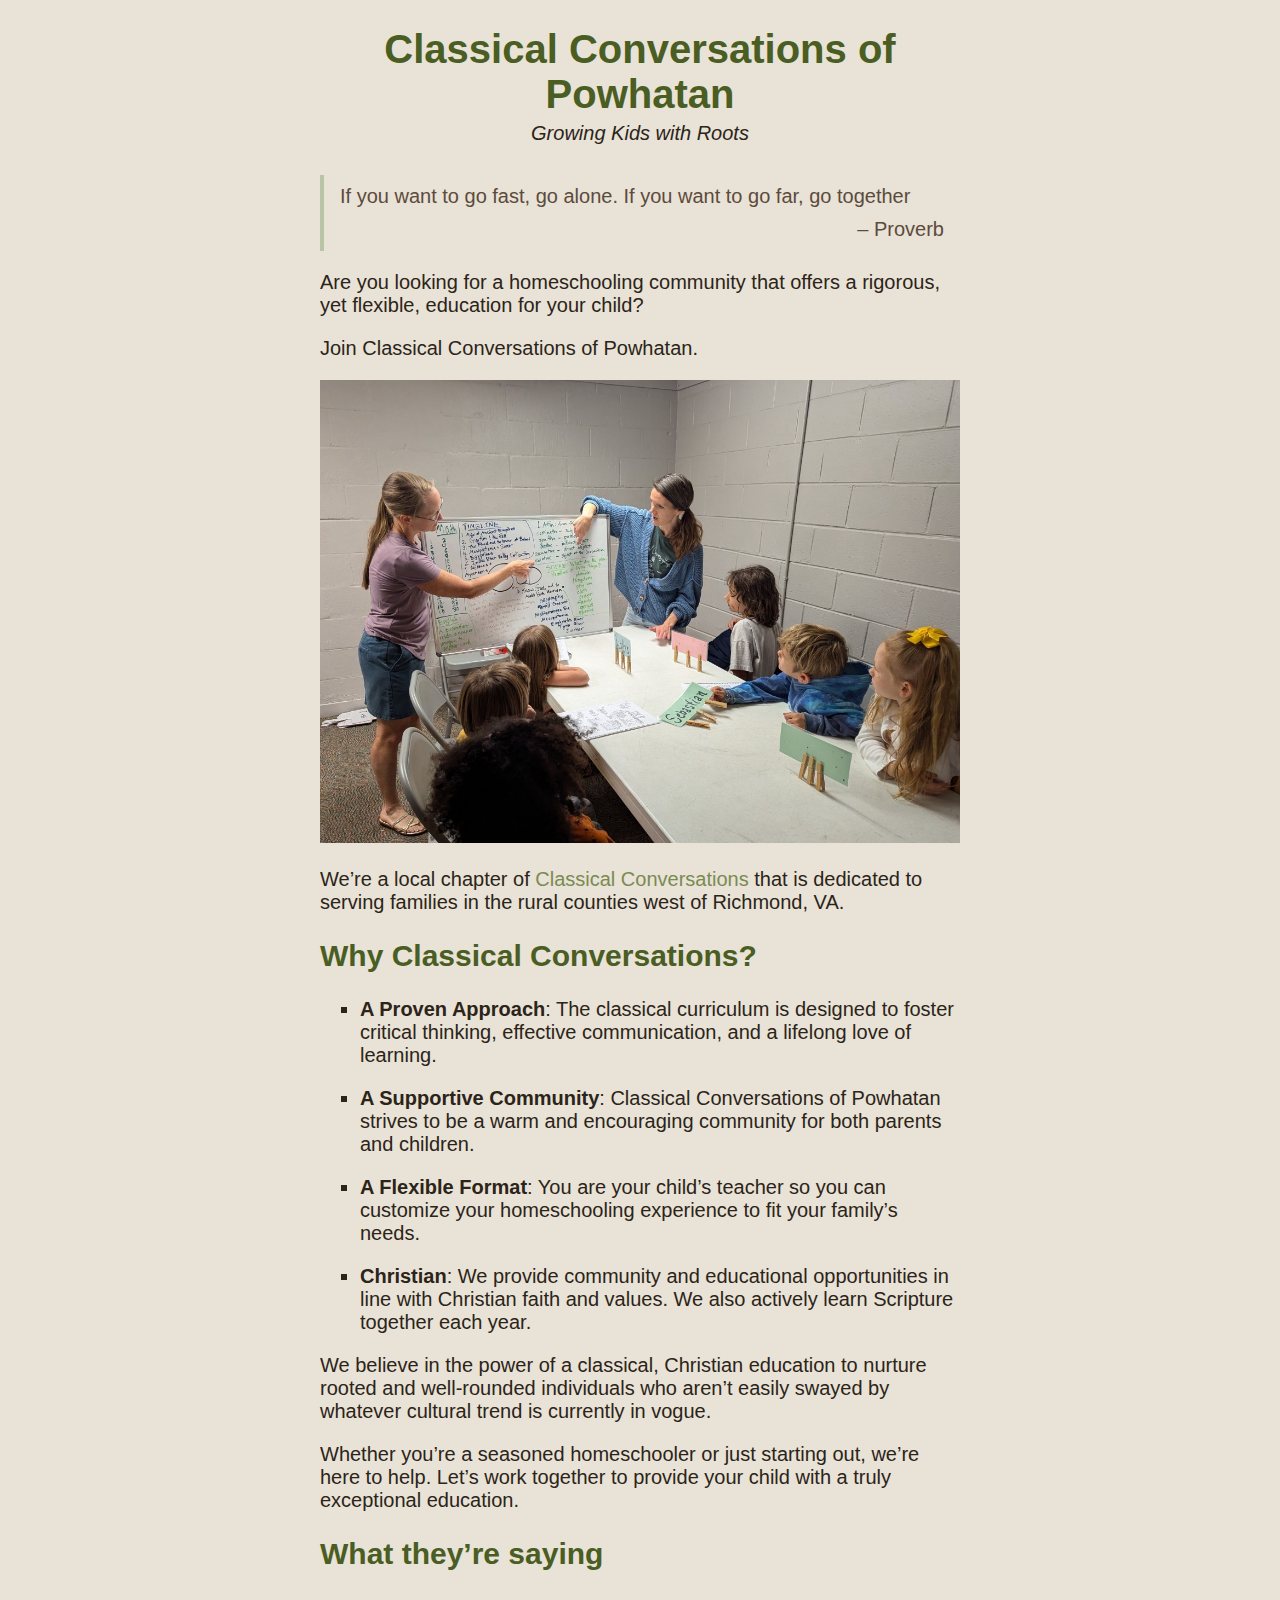
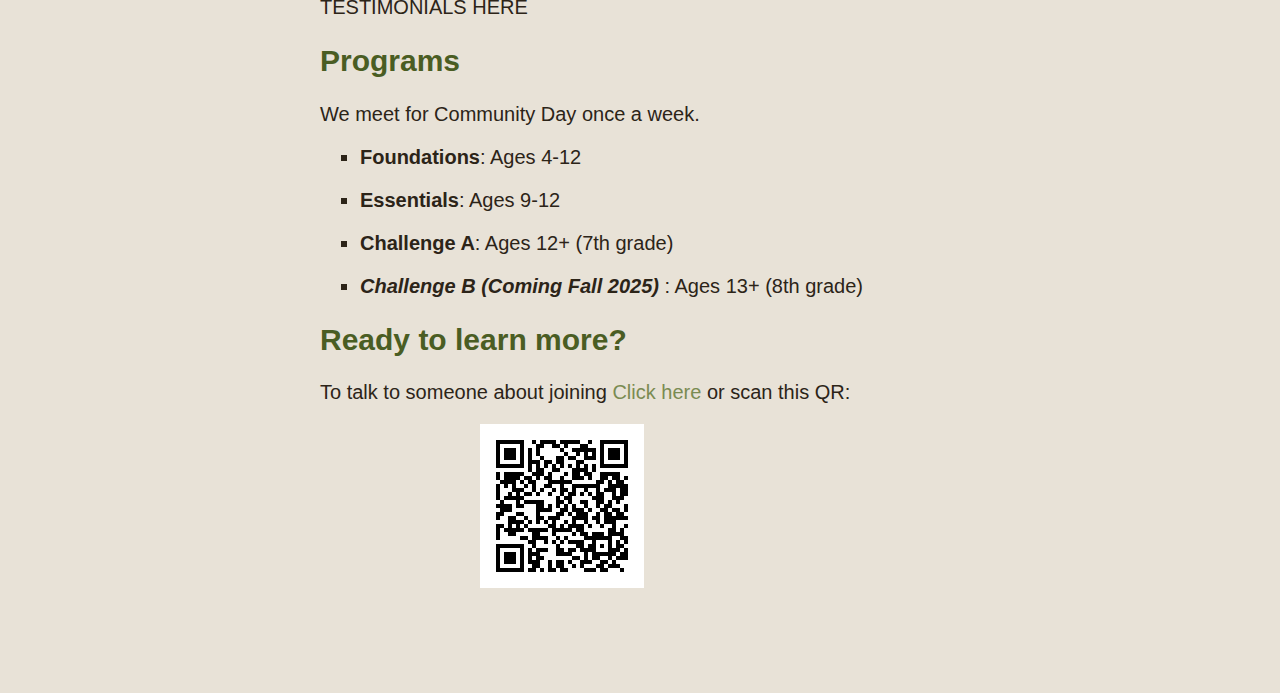
==== docs/index.html @ 96874a26 "initial commit" ====
<!DOCTYPE html>
<html lang="en">
<head>
  <meta charset="UTF-8">
  <meta name="viewport" content="width=device-width, initial-scale=1.0">
  <link rel="stylesheet" href="concrete.css"/>
  <link rel="stylesheet" href="style.css"/>
  <title>CC of Powhatan</title>
</head>
<body>

<main>
<h1 style="text-align:center;margin-bottom:0.125em;">Classical Conversations of Powhatan</h1>
<div style="width:100%; margin-bottom:1.5em;display:flex; justify-content:center;align-items:center;"><p style="margin:auto;"><i>Growing Kids with Roots</i></p></div>
<!-- A Classical Education, Your Way -->
<blockquote>
If you want to go fast, go alone. If you want to go far, go together
<div style="text-align:right;margin-top:0.5em;">
– Proverb
</div>
</blockquote>
<p>Are you looking for a homeschooling community that offers a rigorous,
yet flexible, education for your child?</p>
<p>Join Classical Conversations of Powhatan.</p>
<p><img style="" src="classroom.jpg"></img></p>
<p>We’re a local chapter of <a
href="https://classicalconversations.com/">Classical Conversations</a>
that is dedicated to serving families in the rural counties west of
Richmond, VA.</p>
<h2 id="why-classical-conversations">Why Classical Conversations?</h2>
<ul>
<li><strong>A Proven Approach</strong>: The classical curriculum is
designed to foster critical thinking, effective communication, and a
lifelong love of learning.</li>
<li><strong>A Supportive Community</strong>: Classical Conversations of
Powhatan strives to be a warm and encouraging community for both parents
and children.</li>
<li><strong>A Flexible Format</strong>: You are your child’s teacher so
you can customize your homeschooling experience to fit your family’s
needs.</li>
<li><strong>Christian</strong>: We provide community and educational
opportunities in line with Christian faith and values. We also actively
learn Scripture together each year.</li>
</ul>
<p>We believe in the power of a classical, Christian education to
nurture rooted and well-rounded individuals who aren’t easily swayed by
whatever cultural trend is currently in vogue.</p>
<p>Whether you’re a seasoned homeschooler or just starting out, we’re
here to help. Let’s work together to provide your child with a truly
exceptional education.</p>
<h2 id="what-theyre-saying">What they’re saying</h2>
<p>TESTIMONIALS HERE</p>
<h2 id="programs">Programs</h2>
<p>We meet for Community Day once a week.</p>
<ul>
<li><strong>Foundations</strong>: Ages 4-12</li>
<li><strong>Essentials</strong>: Ages 9-12</li>
<li><strong>Challenge A</strong>: Ages 12+ (7th grade)</li>
<li><strong><em>Challenge B (Coming Fall 2025)</em></strong> : Ages 13+
(8th grade)</li>
</ul>
<h2 id="ready-to-learn-more">Ready to learn more?</h2>
<p>To talk to someone about joining <a
href="https://classicalconversations.com/community-search/?cid=3dyL">Click
here</a> or scan this QR:</p>
<div style="width:100%;margin-bottom: 5em;">
<p><img src="ccpow_qr.png" style="width 5%; height:5%;margin-left: 25%;"></img></p>
</div>

</main>

</body>
</html>
---- docs/concrete.css ----
/*! concrete.css v3.0.0 | MIT License | github.com/louismerlin/concrete.css */

/**
 * Set universal color variables
 */

:root {
  --fg: #111;
  --bg: #fff;
}

/**
 * Invert the colors if the user has dark mode activated.
 */

@media (prefers-color-scheme: dark) {
  :root {
    --fg: #fff;
    --bg: #111;
  }
}

/**
 * 1. Modify the base font-size to 1.25rem, to make everything larger.
 * 2. Set box-sizing globally to handle padding and border widths.
 */

html {
  font-size: 1.25rem; /* 1 */
  box-sizing: border-box; /* 2 */
}

/**
 * 1. Continue the global box-sizing modification.
 * 2. Set the underline size for all elements.
 */

*, ::after, ::before {
  box-sizing: inherit; /* 1 */
  text-decoration-thickness: .1rem; /* 2 */
}

/**
 * 1. Remove body margin.
 * 2. Set the text and background color to white and black by default.
 * 3. Set the font-family to Helvetica, or equivalent.
 */

body {
  margin: 0; /* 1 */
  background: var(--bg); /* 2 */
  color: var(--fg); /* 2 */
  font-family: Helvetica, Arial, sans-serif; /* 3 */
}

/**
 * Set the link color to black
 */

a {
  color: var(--fg);
}

/**
 * 1. Stretch figure to full width of the section.
 */
figure {
  margin: 0; /* 1 */
}

/**
 * 1. Right-align text 
 * 2. Make figure caption a little smaller than normal text.
 * 3. Add border at bottom.
 * 4. Add spacing after the element.
 */
figcaption {
  text-align: right; /* 1 */
  font-size: 0.8em; /* 2 */
  border-bottom: .2rem solid var(--fg); /* 3 */
  padding-bottom: .2rem; /* 4 */
}

/**
 * 1. Set the max width of images to 100%, so that they don't overflow.
 * 2. Set the height of images relative to their width.
 */

img {
  max-width: 100%; /* 1 */
  height: auto; /* 2 */
}

/**
 * Add some padding around the main sections.
 */

main section + section {
  padding: 2rem 0;
}

/** 
 * 1. Center the root main/header/footer elements horizontally.
 * 2. Set the width of the elements to 640px, with padding for mobile screens.
 */

body > header,
body > main,
body > footer {
  margin: auto; /* 1 */
  max-width: 660px; /* 2 */
  padding-left: 10px; /* 2 */
  padding-right: 10px; /* 2 */
  width: 100%; /* 2 */
}

/**
 * 1. Add some padding around the main header.
 * 2. Increase the size of text in the main header.
 */

body > header {
  padding-top: 8rem; /* 1 */
  padding-bottom: 8rem; /* 1 */
  font-size: 1.2em; /* 2 */
}

h1 { font-size: 2em; }
h2 { font-size: 1.5em; }
h3 { font-size: 1.17em; }
h4 { font-size: 1.00em; }
h5 { font-size: 0.83em; }
h6 { font-size: 0.67em; }

/**
 * Center the text in the footer.
 */

footer {
  text-align: center;
}

/**
 * 1. Change the style of the button.
 * 2. Set the color and border of the button.
 * 3. Add the pointer cursor when hovering a button.
 */

button,
input[type="button"],
input[type="reset"],
input[type="submit"] {
  display: inline-block; /* 1 */
  vertical-align: middle; /* 1 */
  padding: .2rem .5rem; /* 1 */
  font-size: 1rem; /* 1 */
  font-weight: normal; /* 1 */
  margin-bottom: .5rem; /* 1 */
  background: var(--bg); /* 2 */
  color: var(--fg); /* 2 */
  border: .1rem solid var(--fg); /* 2 */
  border-radius: 0; /* 2 */
  cursor: pointer; /* 3 */
}

/**
 * 1. Set the border of a disabled button to be dashed.
 * 2. Add the not-allowed cursor when hovering a disabled button.
 */

button:disabled,
input[type="button"]:disabled,
input[type="reset"]:disabled,
input[type="submit"]:disabled{
  border-style: dashed; /* 1 */
  cursor: not-allowed; /* 2 */ 
}

/**
 * Set the list bullet to square.
 */

ul {
  list-style: square;
}

/**
 * Set a margin around the navigation bar
 */
nav {
  margin: 2rem 0;
}

/**
 * 1. Remove padding around the navigation bar's inner unordered list
 * 2. Remove list style for the navigation bar's inner unordered list
 */
nav ul {
  padding: 0; /* 1 */
  list-style: none; /* 2 */
}

/**
 * 1. Set margins around the navigation bar's inner unordered list items
 * 2. Make navigation bar unordered list elements render horizontally
 */
nav ul li {
  margin: 0 .2rem; /* 1 */
  display: inline-block; /* 2 */
}

/**
 * Set the border around a fieldset.
 */

fieldset {
  border: .1rem solid var(--fg);
}

/**
 * 1. Modify the display of labels and legends.
 * 2. Add a margin underneath.
 */

label, legend {
  display: block; /* 1 */
  font-weight: bold; /* 1 */
  margin-bottom: .4rem; /* 2 */
}

/** 
 * 1. Change the appearance of the text input.
 * 2. Set the color and border of the text input.
 */

input[type="email"],
input[type="number"],
input[type="password"],
input[type="search"],
input[type="tel"],
input[type="text"],
input[type="url"],
textarea,
select {
  -webkit-appearance: none; /* 1 */
  -moz-appearance: none; /* 1 */
  appearance: none; /* 1 */
  box-shadow: none; /* 1 */
  box-sizing: inherit; /* 1 */
  padding: .2rem .5rem; /* 1 */
  width: 100%; /* 1 */
  font-size: 1rem; /* 1 */
  color: var(--fg); /* 2 */
  background-color: var(--bg); /* 2 */
  border: .1rem solid var(--fg); /* 2 */
  border-radius: 0; /* 2 */
  font-family: Helvetica, Arial, sans-serif; /* 3 */
}

/**
 * Set margin for form elements.
 */

fieldset, input, select, textarea {
  margin: 0 0 .8rem 0;
}

/**
 * 1. Set the font color for the placeholder in inputs.
 * 2. Set font-style to italic for the placeholder in inputs.
 */

input::placeholder,
textarea::placeholder {
  color: var(--fg); /* 1 */
  font-style: italic; /* 2 */
  opacity: 1;
}

/**
 * 1. Expand width to 100% for the table element.
 * 2. Remove the distance between the borders of adjacent table cells.
 */

table {
  width: 100%; /* 1 */
  border-spacing: 0; /* 2 */
}

/**
 * Add padding around table cells.
 */

td, th {
  padding: .4rem;
}

/**
 * Remove left padding for first cell in a row.
 */

td:first-child, th:first-child {
  padding-left: 0;
}

/**
 * Remove right padding for last cell in a row.
 */

td:last-child, th:last-child {
  padding-right: 0;
}

/**
 * 1. Add a border under the table header.
 * 2. Align the text to the left in the table header.
 */

th {
  border-bottom: .1rem solid var(--fg); /* 1 */
  text-align: left; /* 2 */
}

/**
 * Add a thiner border under table rows.
 */

td {
  border-bottom: .05rem solid var(--fg);
}

/**
 * 1. Change the margins and padding.
 * 2. Add a border on the left of these elements.
 * 3. Set the y overflow to hidden to hide the navigation bar.
 */

blockquote, pre {
  margin-left: 0; /* 1 */
  margin-right: 0; /* 1 */
  padding: .5rem .8rem; /* 1 */
  border-left: .1rem solid var(--fg); /* 2 */
  overflow-y: hidden; /* 3 */
}

/**
 * 1. Set the rest of the border of the preformatted element to dotted.
 * 2. Re-set the left border style.
 */

pre {
  border: .05rem dotted var(--fg); /* 1 */
  border-left: .1rem solid var(--fg); /* 2 */
}

/**
 * 1. Modify the display of the code block.
 * 2. Reduce the font size of the code block.
 */

pre > code {
  white-space: pre; /* 1 */
  display: block; /* 1 */
  font-size: .8rem; /* 2 */
}

/**
 * 1. Modify the display of the progress bar in all browsers.
 * 2. Set the colors and border of the progress bar.
 */

progress {
  -moz-appearance: none; /* 1 */
  -webkit-appearance: none; /* 1 */
  display: block; /* 1 */
  height: .5rem; /* 1 */
  overflow: hidden; /* 1 */
  padding: 0; /* 1 */
  width: 100%; /* 1 */
  background: var(--bg); /* 2 */
  color: var(--fg); /* 2 */
  border: .1rem solid var(--fg); /* 2 */
  border-radius: 0; /* 2 */
}

/**
 * Set the background color of the webkit progress bar.
 */

progress::-webkit-progress-bar {
  background-color: var(--bg);
}

/**
 * Set the color of the webkit progress bar.
 */

progress::-webkit-progress-value {
  background-color: var(--fg);
}

/**
 * Set the color of the mozilla progress bar.
 */

progress::-moz-progress-bar {
  background-color: var(--fg);
}

/**
 * Set the border for the horizontal rule.
 */

hr {
  border: .05rem solid var(--fg);
}
---- docs/style.css ----
li {
  margin-top:1em;
}

/* Main color palette inspired by rural, natural tones */
:root {
    /* Primary Colors */
    --primary-dark: #4A5D23;    /* Deep sage green */
    --primary-main: #7A8B52;    /* Muted olive green */
    --primary-light: #B7C4A5;   /* Light sage */
    
    /* Neutral Colors */
    --neutral-dark: #5C4B3C;    /* Warm brown */
    --neutral-main: #8C7A6B;    /* Soft taupe */
    --neutral-light: #E8E2D7;   /* Cream */
    
    /* Accent Colors */
    --accent-warm: #D48C45;     /* Warm honey */
    --accent-cool: #7790A8;     /* Dusty blue */
    
    /* Text Colors */
    --text-dark: #2C2418;       /* Deep brown */
    --text-light: #F8F6F2;      /* Off-white */
}

/* Basic element styling */
body {
    background-color: var(--neutral-light);
    color: var(--text-dark);
}

h1, h2, h3, h4, h5, h6 {
    color: var(--primary-dark);
}

a {
    color: var(--primary-main);
    text-decoration: none;
}

a:hover {
    color: var(--accent-warm);
    text-decoration: underline;
}

/* Form elements */
input, textarea, select {
    border: 2px solid var(--neutral-main);
    background-color: var(--text-light);
}

input:focus, textarea:focus, select:focus {
    border-color: var(--accent-cool);
    outline: none;
}

/* Buttons */
button {
    background-color: var(--primary-main);
    color: var(--text-light);
    border: none;
}

button:hover {
    background-color: var(--primary-dark);
}

/* Quote blocks */
blockquote {
    border-left: 4px solid var(--primary-light);
    background-color: var(--neutral-light);
    color: var(--neutral-dark);
}

/* List styling */
ul, ol {
    color: var(--text-dark);
}

/* Table styling */
table {
    border-collapse: collapse;
}

th {
    background-color: var(--primary-light);
    color: var(--text-dark);
}

td {
    border: 1px solid var(--neutral-main);
}

tr:nth-child(even) {
    background-color: var(--neutral-light);
}
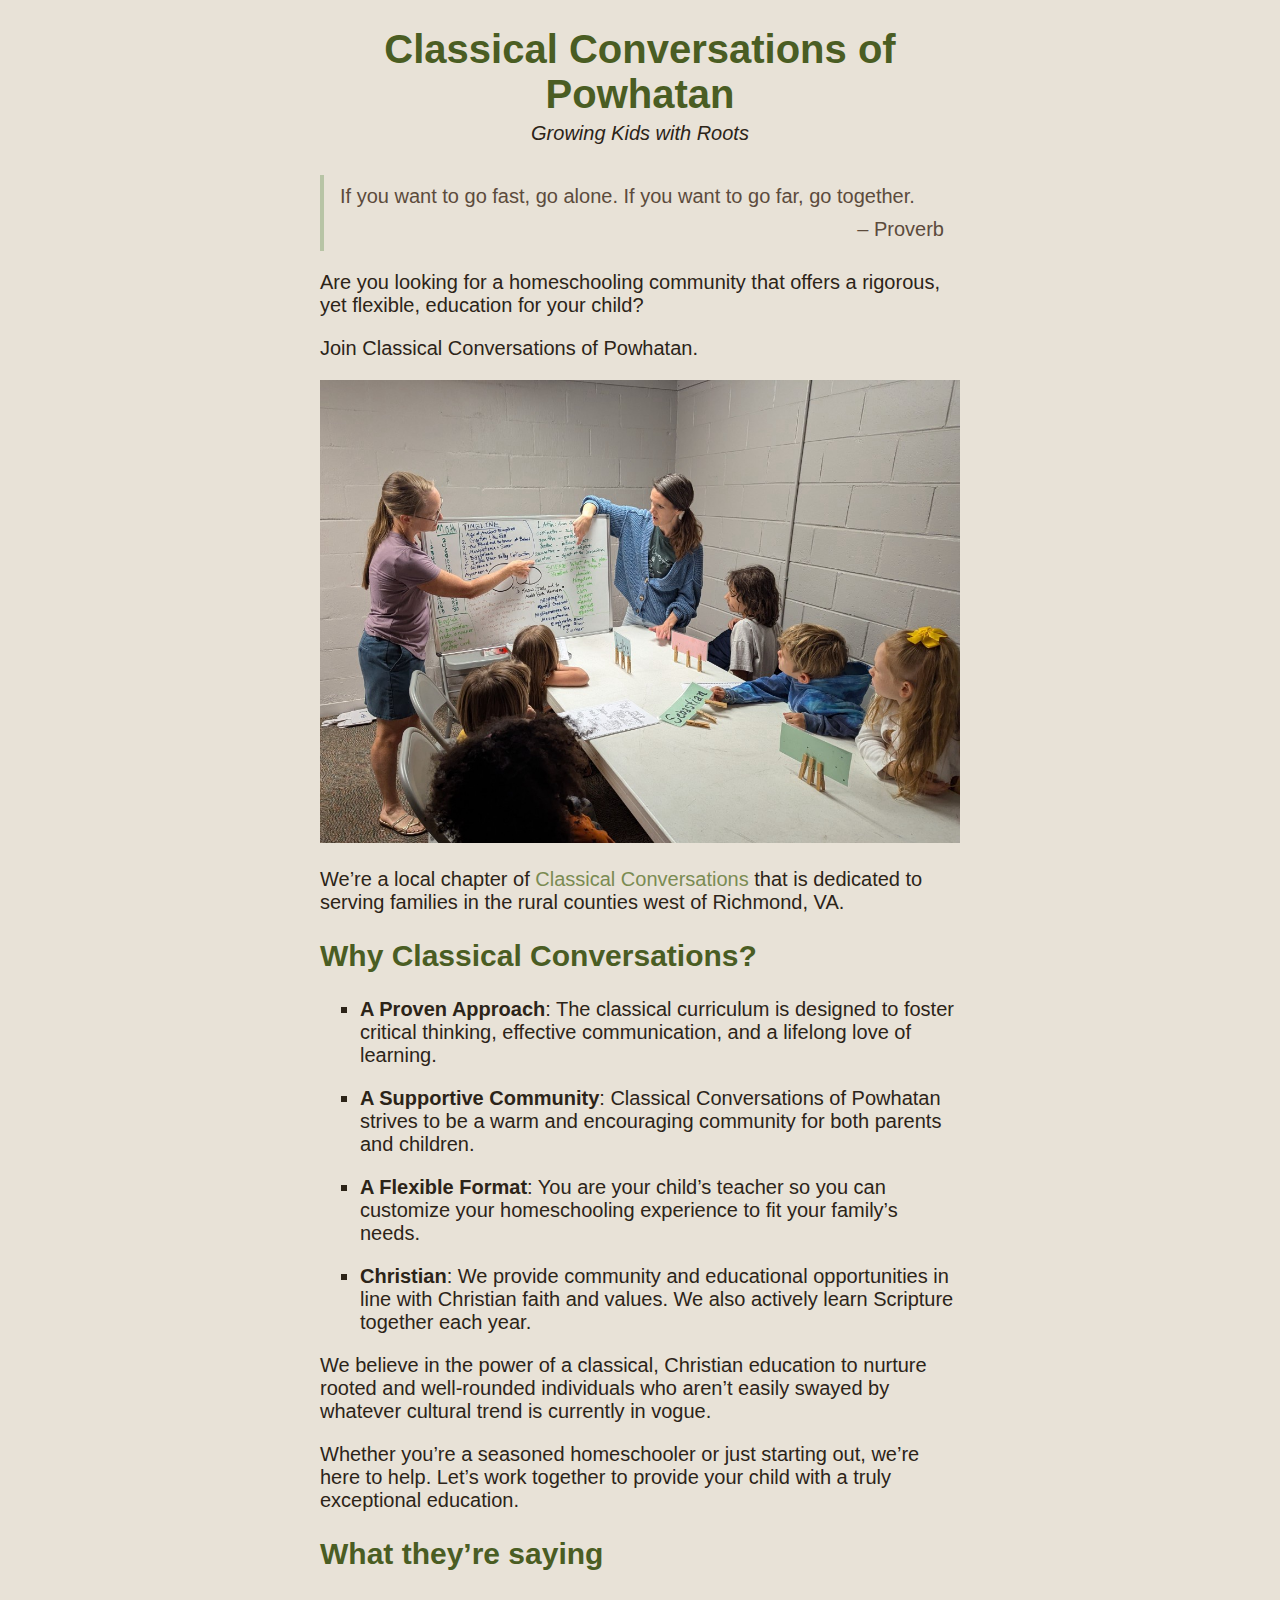
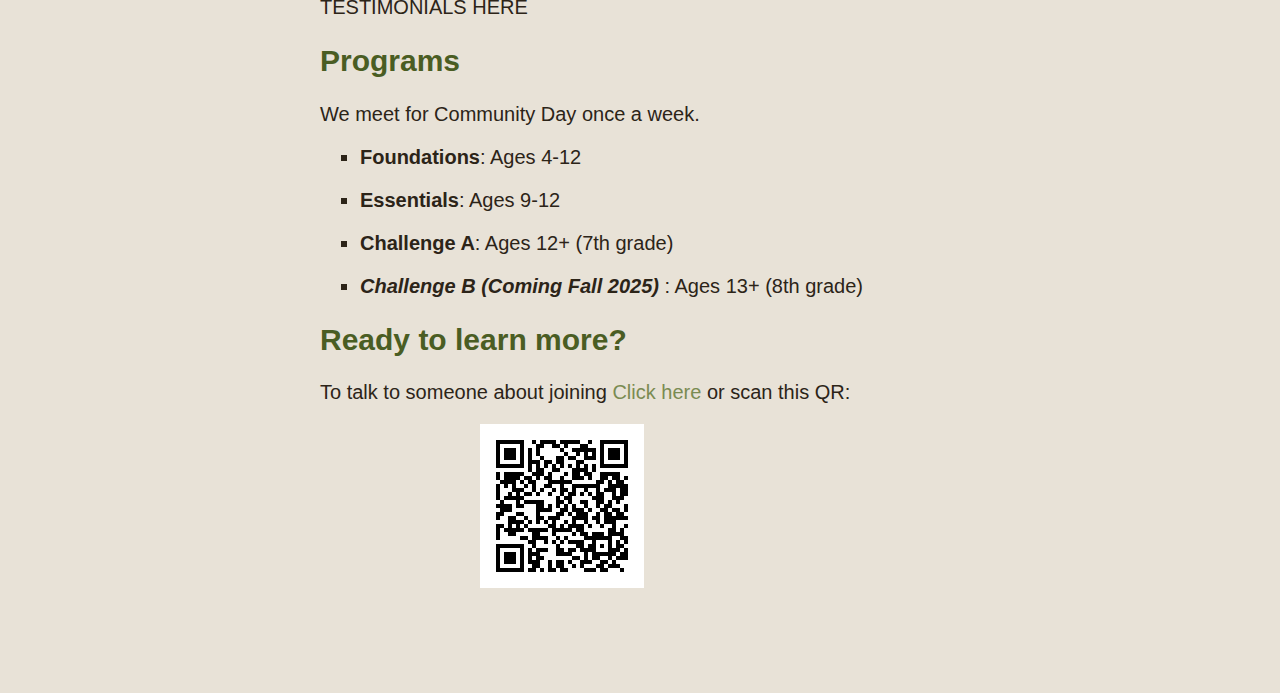
==== commit 1f60221a: "Update index.html" ====
--- a/docs/index.html
+++ b/docs/index.html
@@ -15,7 +15,7 @@
 <div style="width:100%; margin-bottom:1.5em;display:flex; justify-content:center;align-items:center;"><p style="margin:auto;"><i>Growing Kids with Roots</i></p></div>
 <!-- A Classical Education, Your Way -->
 <blockquote>
-If you want to go fast, go alone. If you want to go far, go together
+If you want to go fast, go alone. If you want to go far, go together.
 <div style="text-align:right;margin-top:0.5em;">
 – Proverb
 </div>
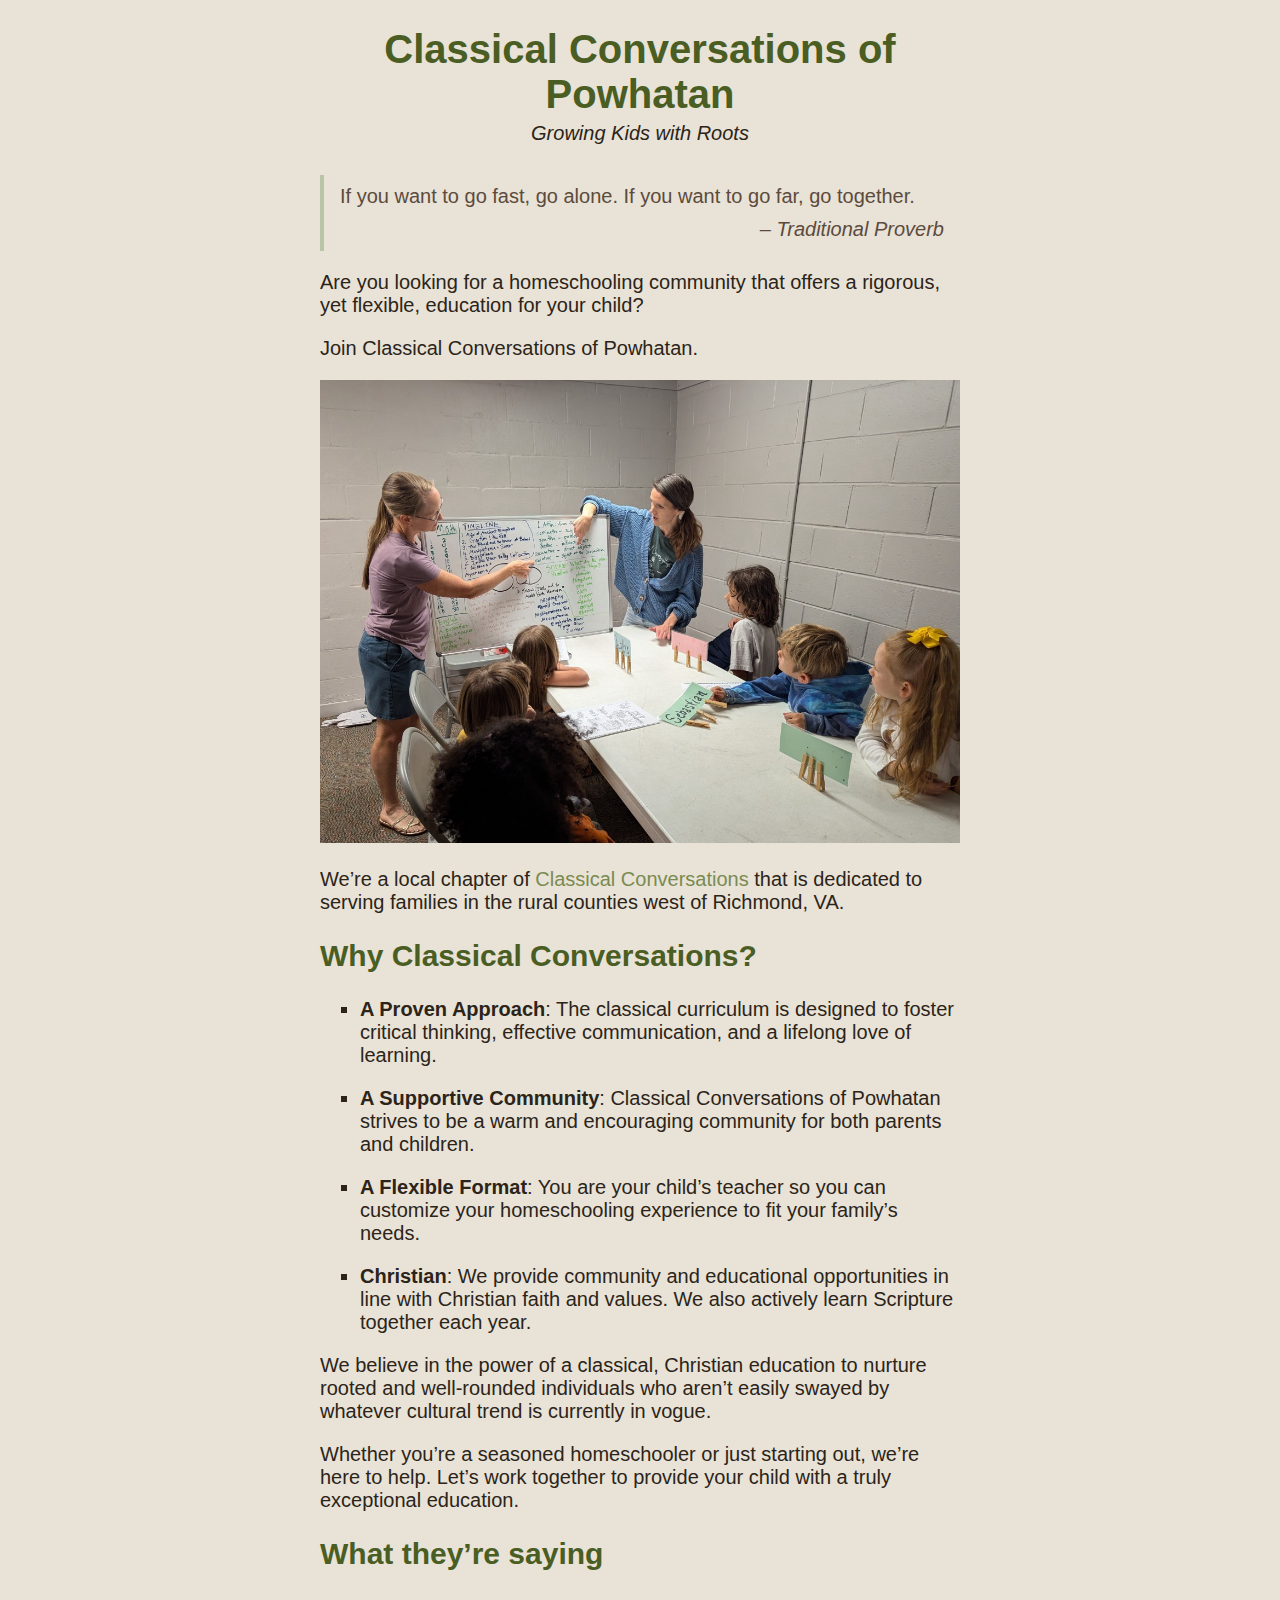
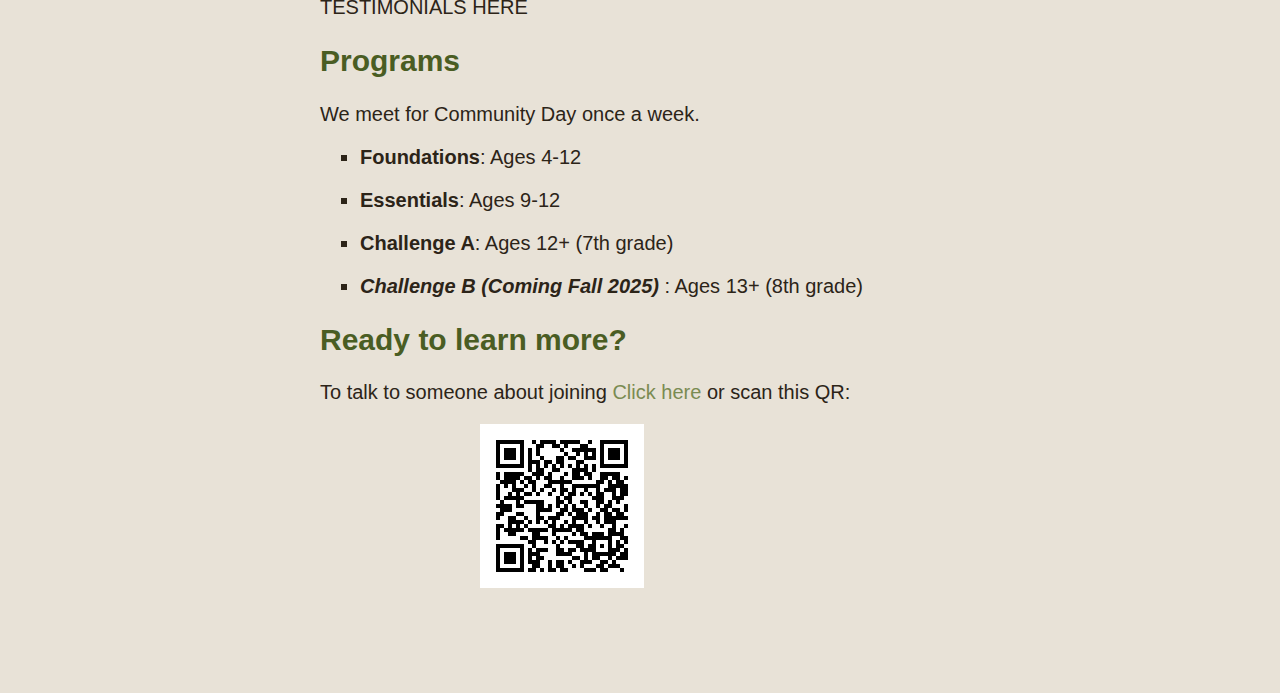
==== commit 0b01463b: "Update index.html" ====
--- a/docs/index.html
+++ b/docs/index.html
@@ -17,7 +17,7 @@
 <blockquote>
 If you want to go fast, go alone. If you want to go far, go together.
 <div style="text-align:right;margin-top:0.5em;">
-– Proverb
+– <i>Traditional Proverb</i>
 </div>
 </blockquote>
 <p>Are you looking for a homeschooling community that offers a rigorous,
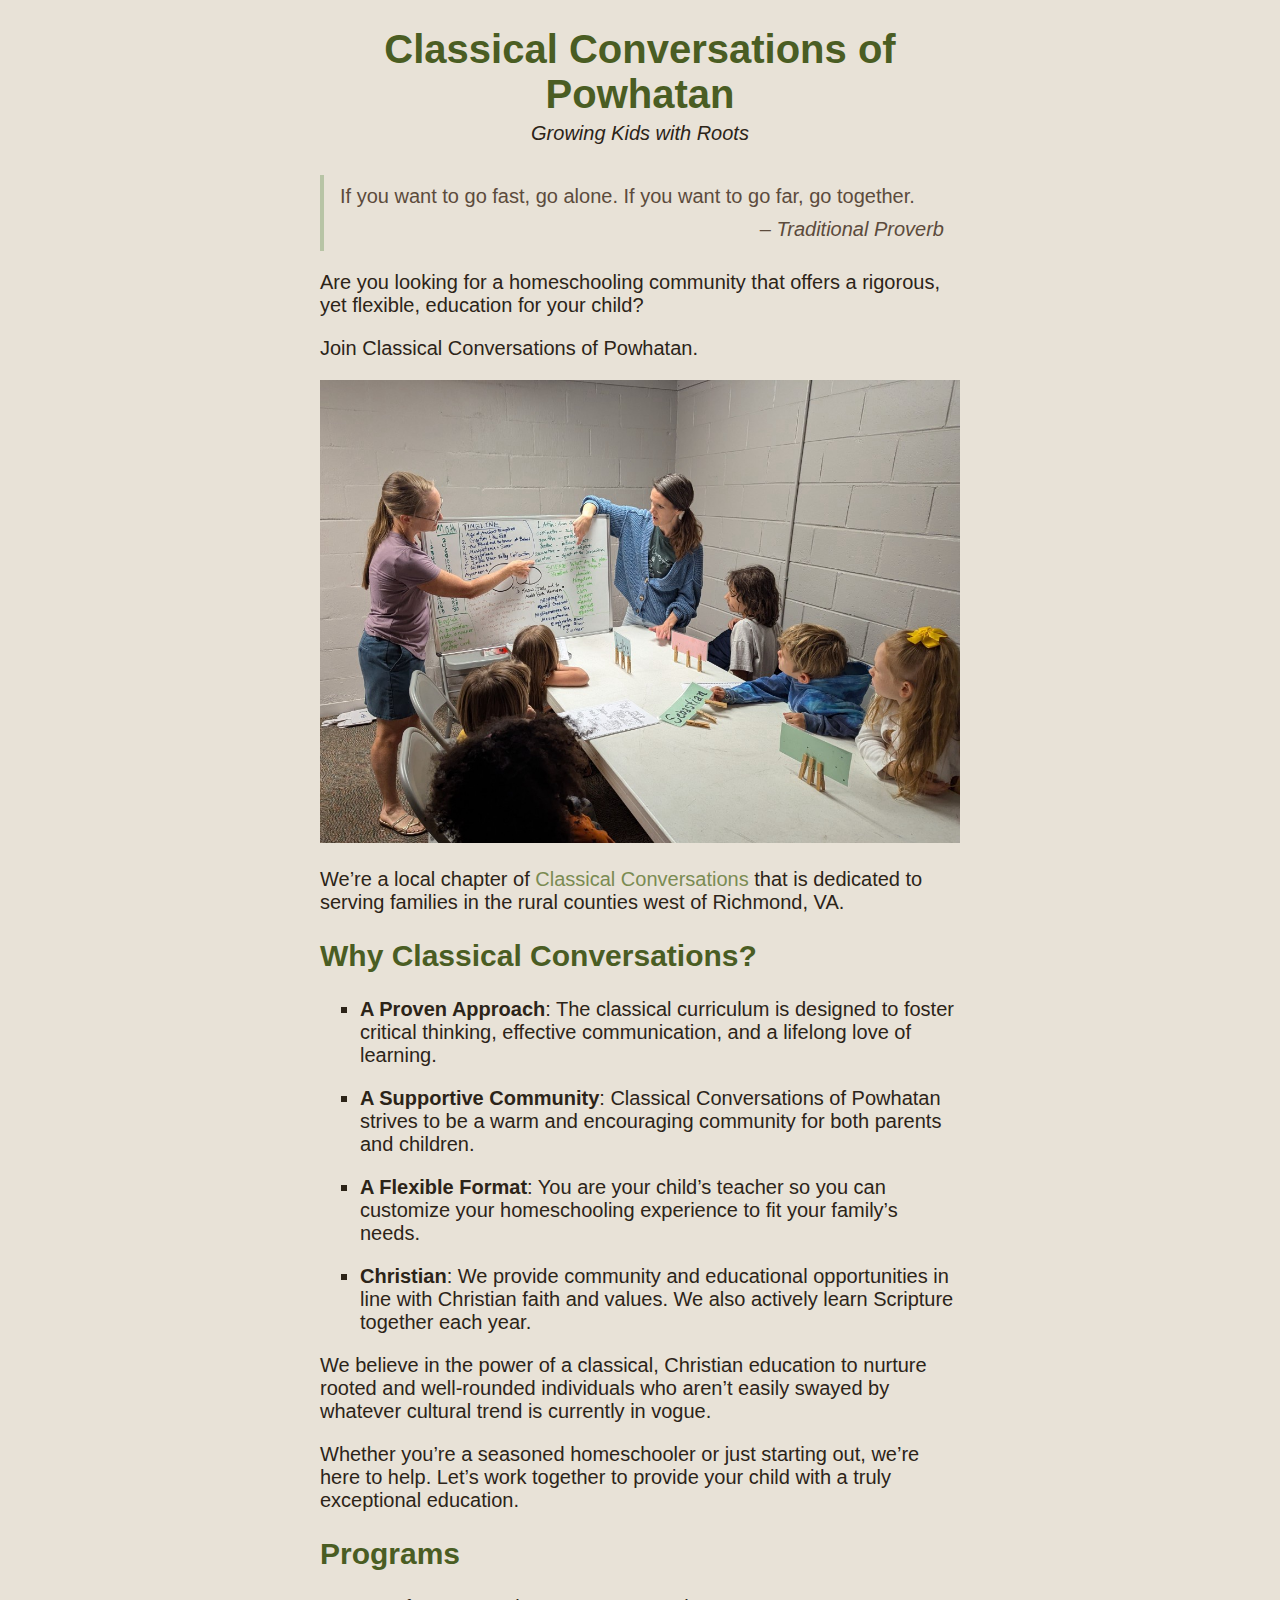
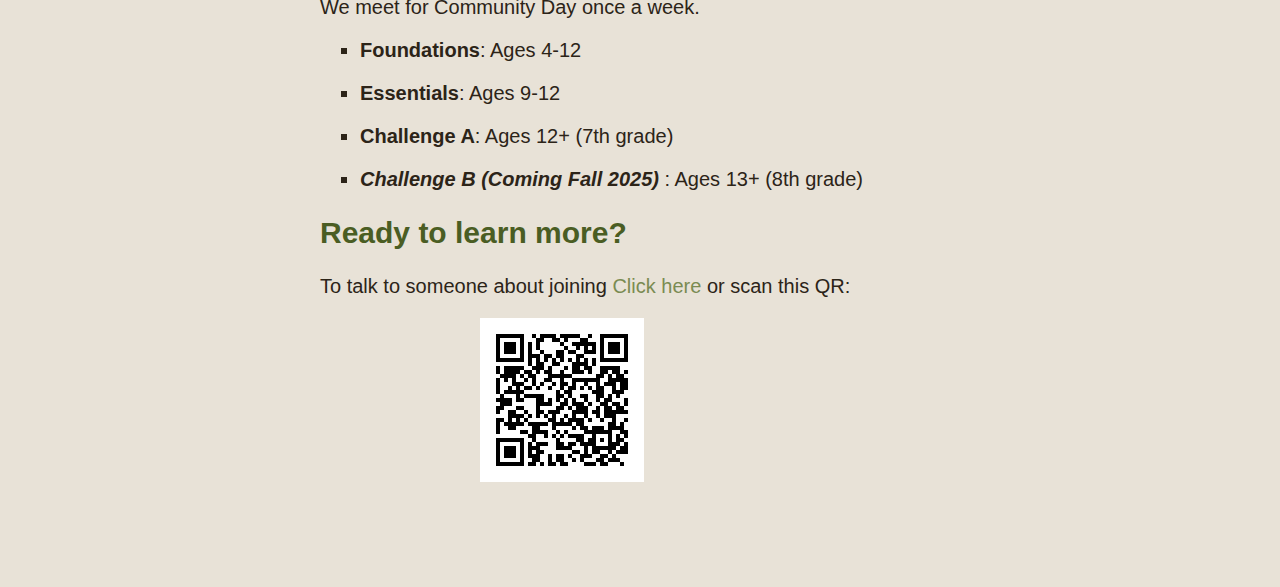
==== commit c5ccc779: "Update index.html no testimonials" ====
--- a/docs/index.html
+++ b/docs/index.html
@@ -49,8 +49,6 @@
 <p>Whether you’re a seasoned homeschooler or just starting out, we’re
 here to help. Let’s work together to provide your child with a truly
 exceptional education.</p>
-<h2 id="what-theyre-saying">What they’re saying</h2>
-<p>TESTIMONIALS HERE</p>
 <h2 id="programs">Programs</h2>
 <p>We meet for Community Day once a week.</p>
 <ul>
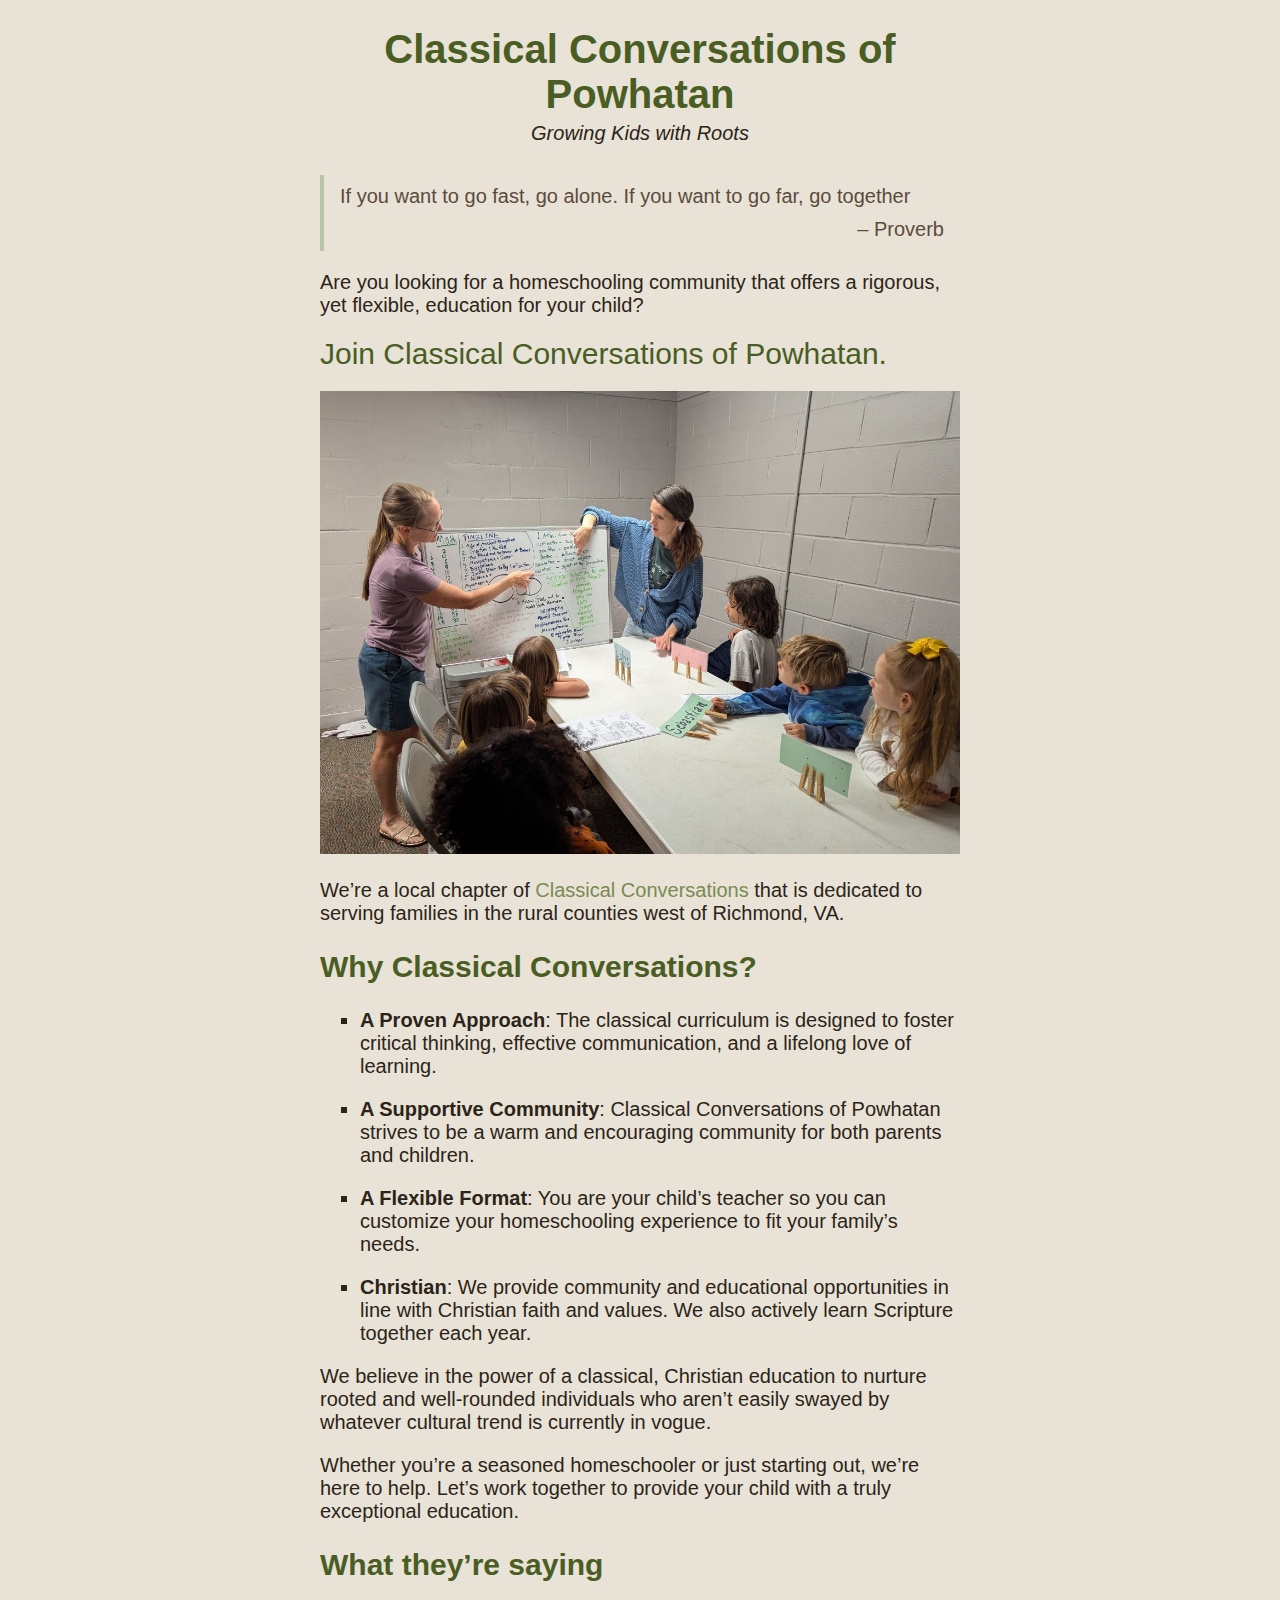
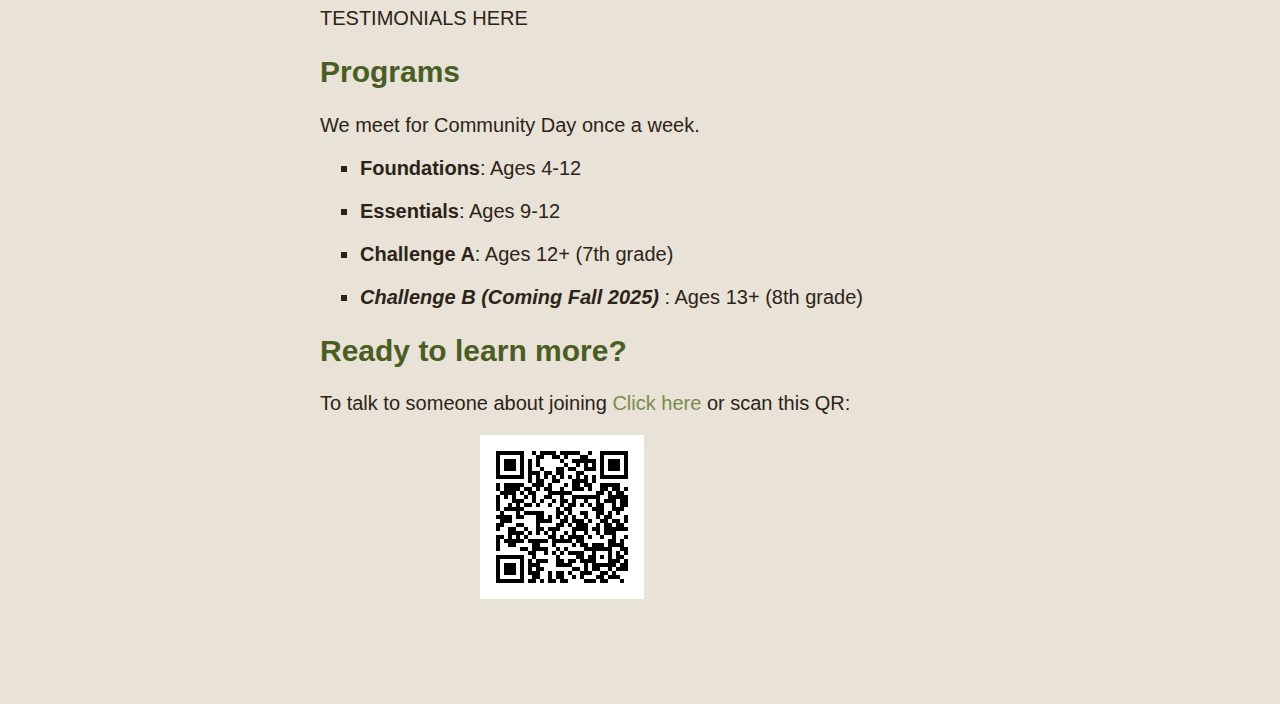
==== commit 2f18729f: "adding testimonial with html update" ====
--- a/docs/index.html
+++ b/docs/index.html
@@ -15,14 +15,16 @@
 <div style="width:100%; margin-bottom:1.5em;display:flex; justify-content:center;align-items:center;"><p style="margin:auto;"><i>Growing Kids with Roots</i></p></div>
 <!-- A Classical Education, Your Way -->
 <blockquote>
-If you want to go fast, go alone. If you want to go far, go together.
+If you want to go fast, go alone. If you want to go far, go together
 <div style="text-align:right;margin-top:0.5em;">
-– <i>Traditional Proverb</i>
+– Proverb
 </div>
 </blockquote>
 <p>Are you looking for a homeschooling community that offers a rigorous,
 yet flexible, education for your child?</p>
-<p>Join Classical Conversations of Powhatan.</p>
+<div style="color:#4A5D23;font-size: 1.5em;">
+Join Classical Conversations of Powhatan.
+</div>
 <p><img style="" src="classroom.jpg"></img></p>
 <p>We’re a local chapter of <a
 href="https://classicalconversations.com/">Classical Conversations</a>
@@ -49,6 +51,8 @@
 <p>Whether you’re a seasoned homeschooler or just starting out, we’re
 here to help. Let’s work together to provide your child with a truly
 exceptional education.</p>
+<h2 id="what-theyre-saying">What they’re saying</h2>
+<p>TESTIMONIALS HERE</p>
 <h2 id="programs">Programs</h2>
 <p>We meet for Community Day once a week.</p>
 <ul>
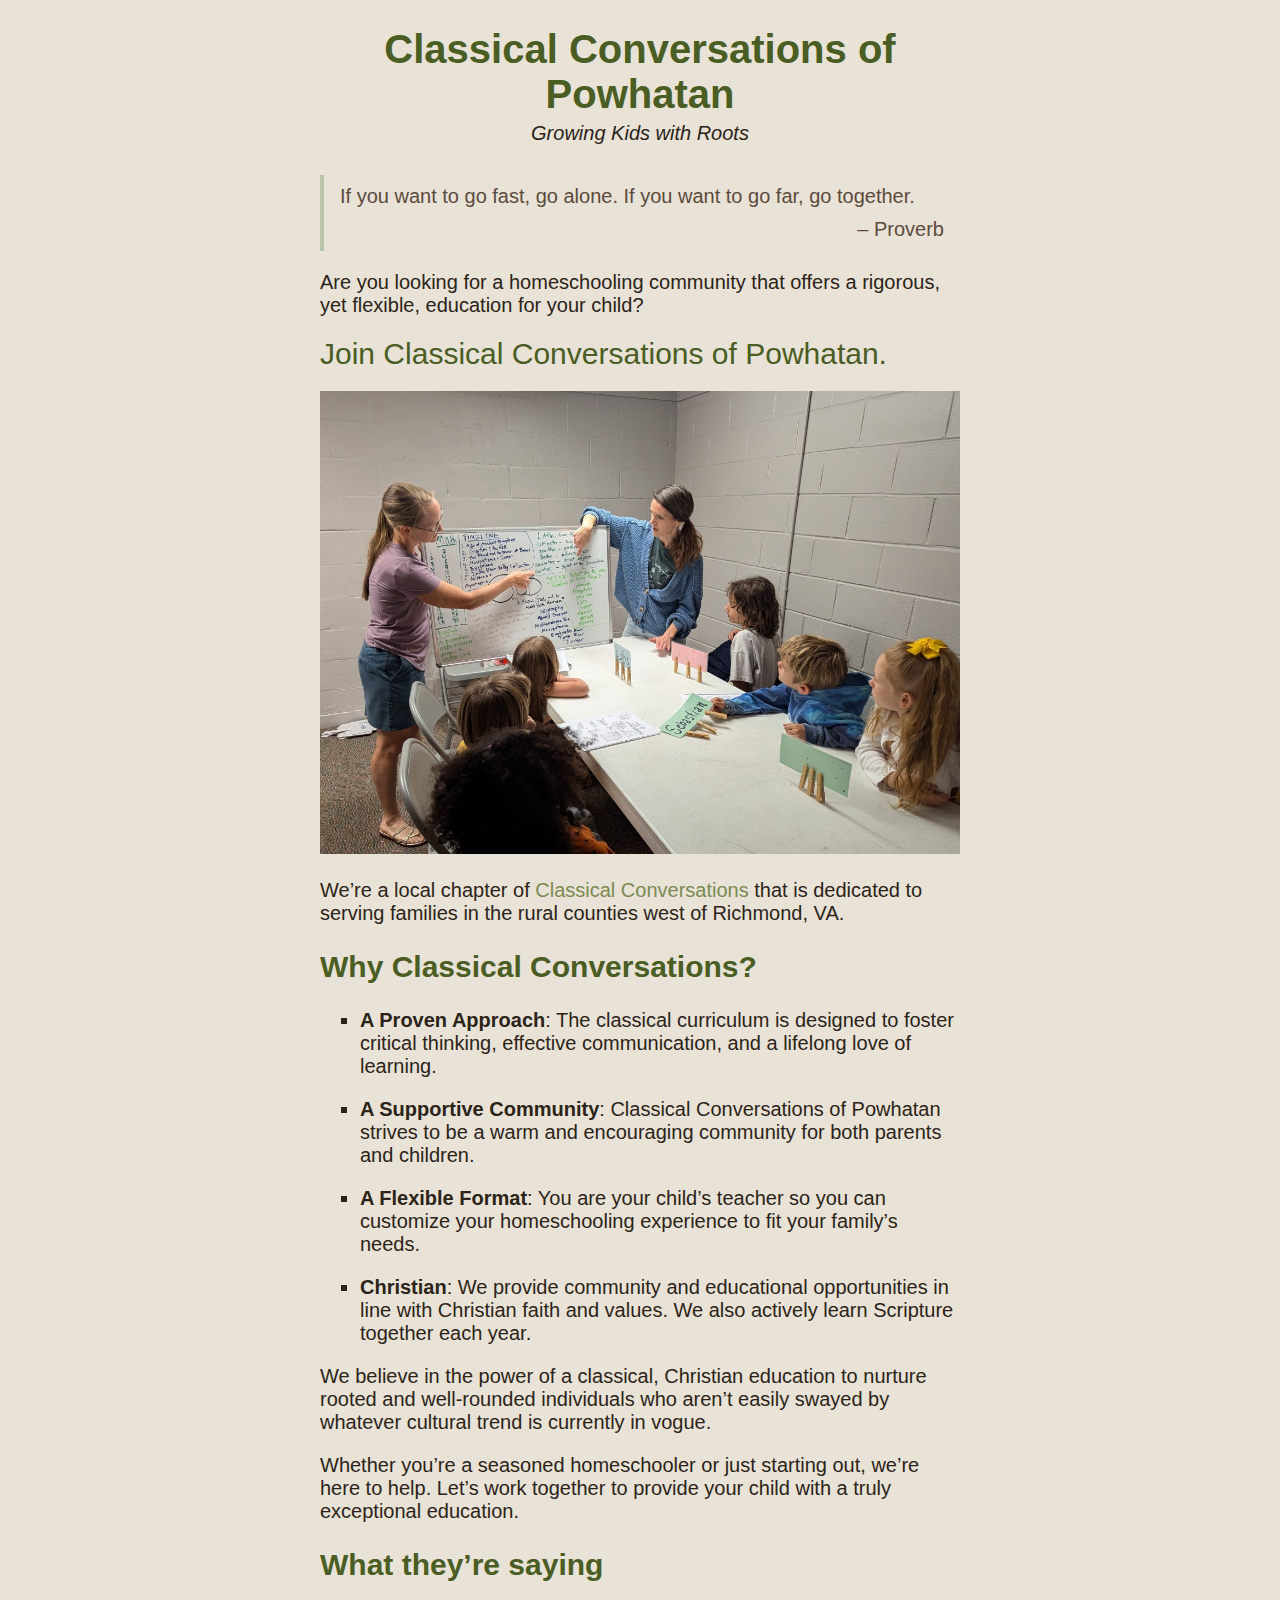
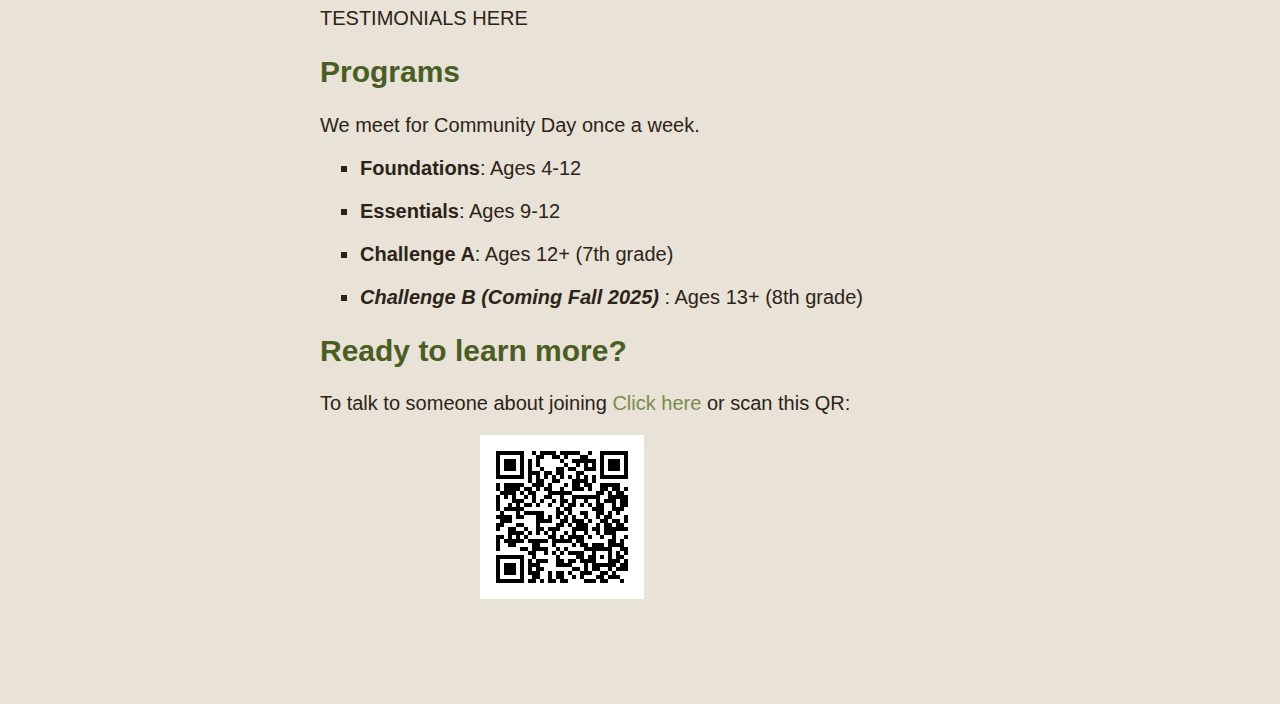
==== commit bdd3c0dd: "adding testimonial with html update" ====
--- a/docs/index.html
+++ b/docs/index.html
@@ -15,7 +15,7 @@
 <div style="width:100%; margin-bottom:1.5em;display:flex; justify-content:center;align-items:center;"><p style="margin:auto;"><i>Growing Kids with Roots</i></p></div>
 <!-- A Classical Education, Your Way -->
 <blockquote>
-If you want to go fast, go alone. If you want to go far, go together
+If you want to go fast, go alone. If you want to go far, go together.
 <div style="text-align:right;margin-top:0.5em;">
 – Proverb
 </div>
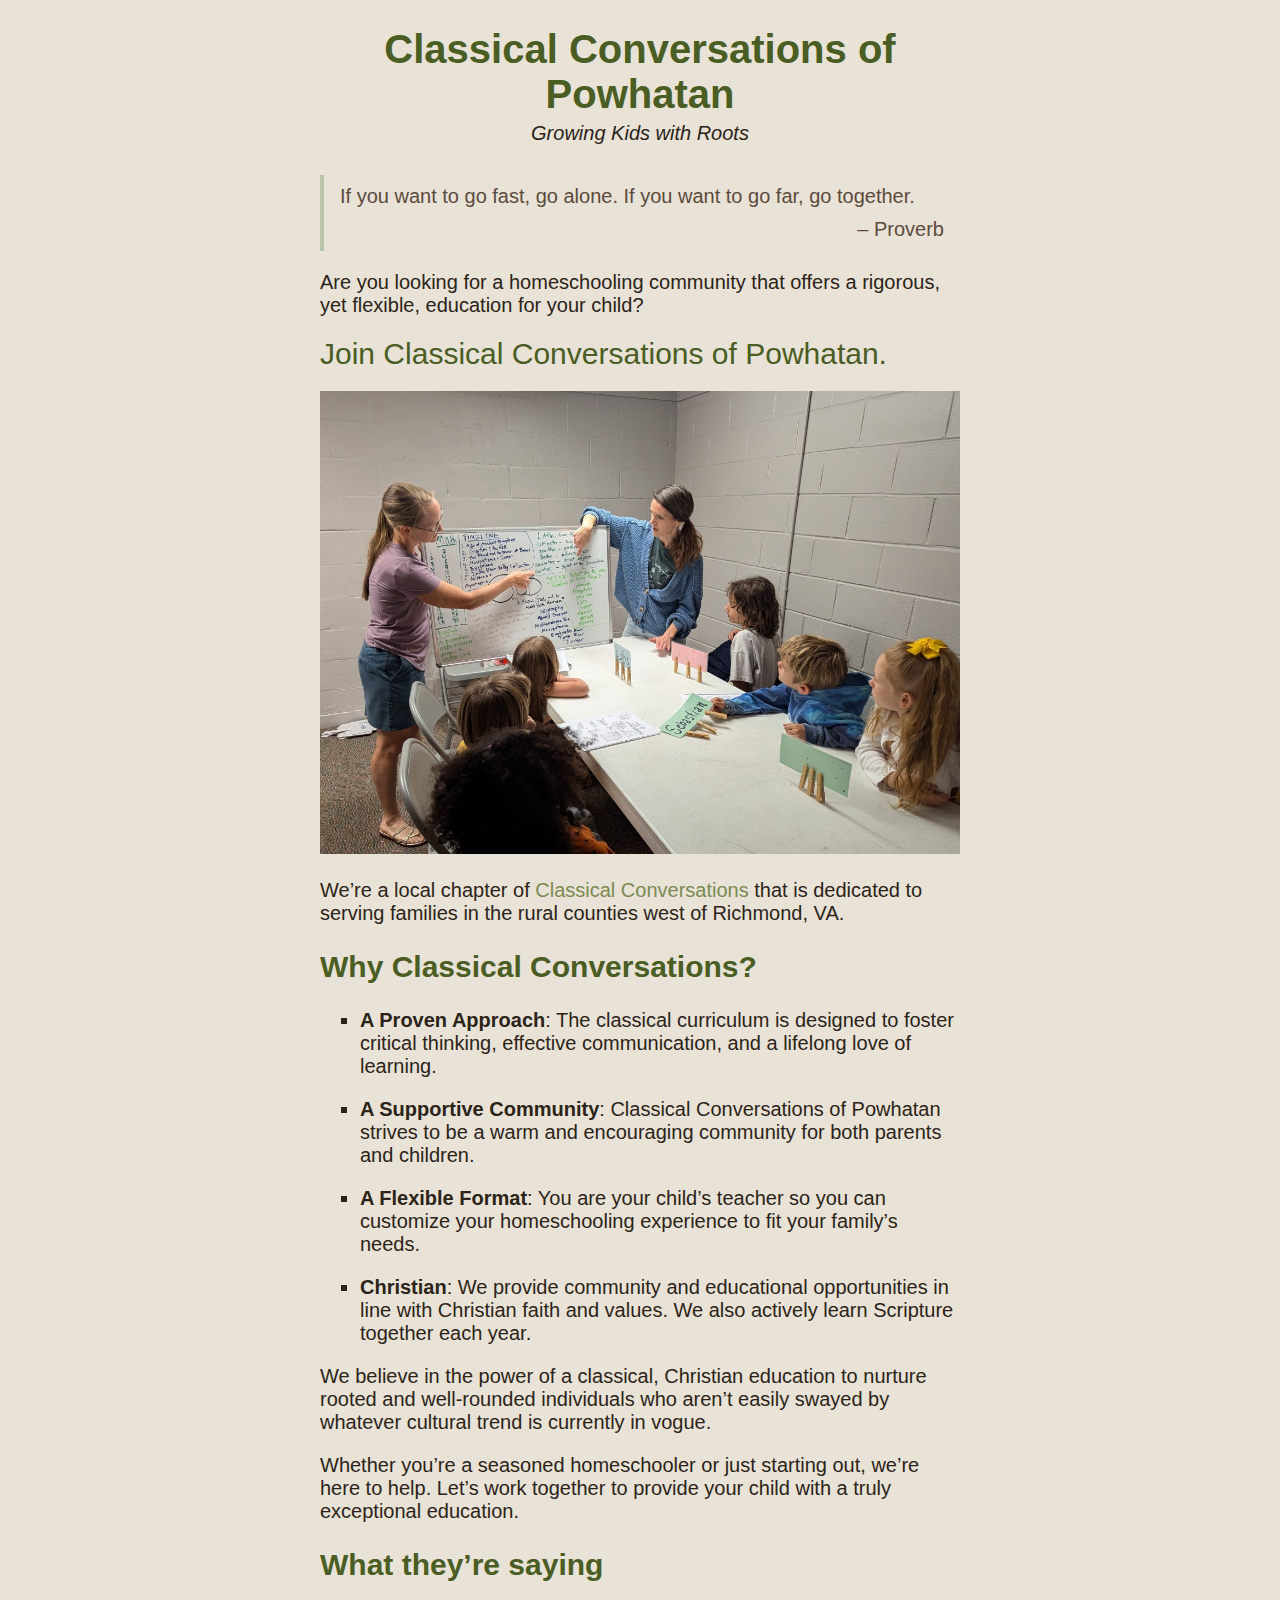
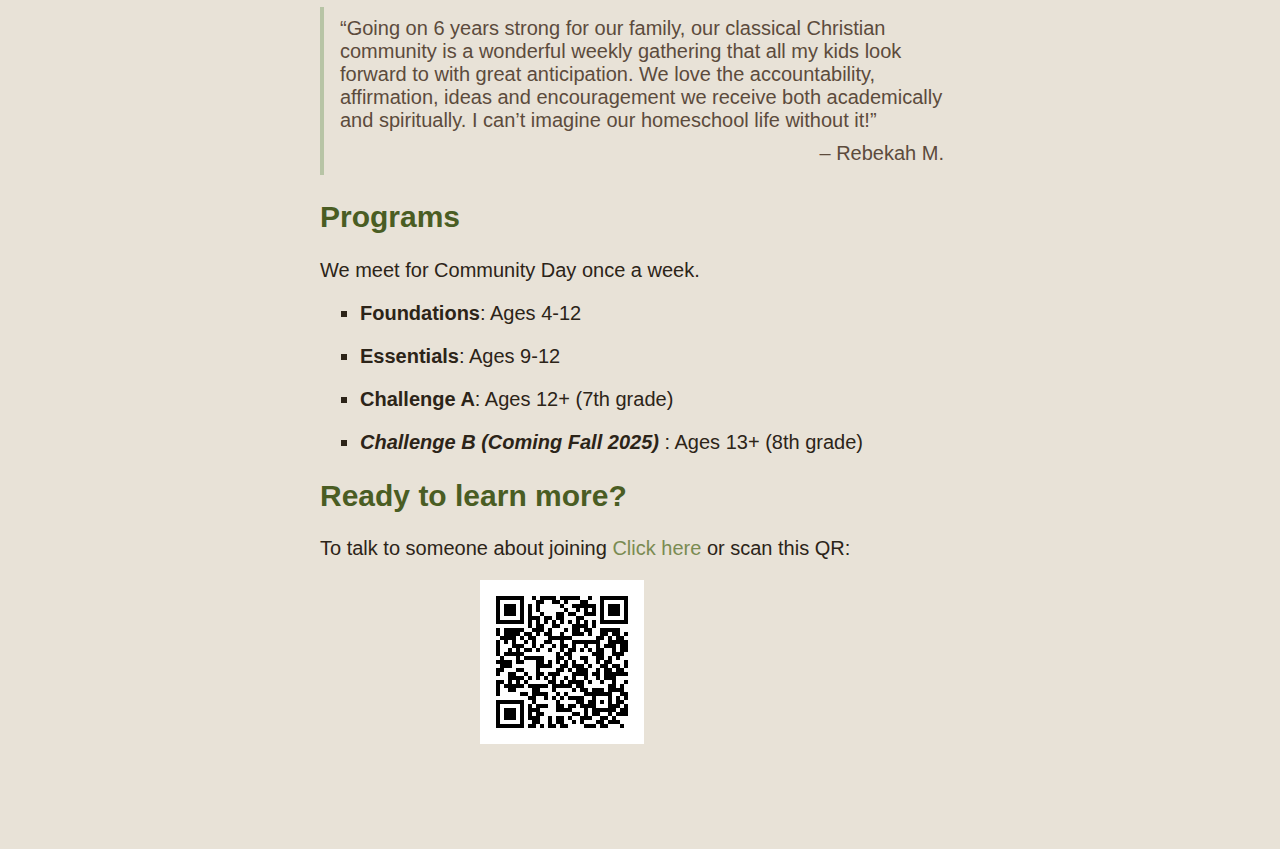
==== commit 8adddcc3: "adding testimonial with html update" ====
--- a/docs/index.html
+++ b/docs/index.html
@@ -52,7 +52,16 @@
 here to help. Let’s work together to provide your child with a truly
 exceptional education.</p>
 <h2 id="what-theyre-saying">What they’re saying</h2>
-<p>TESTIMONIALS HERE</p>
+<blockquote>
+“Going on 6 years strong for our family, our classical Christian
+community is a wonderful weekly gathering that all my kids look forward
+to with great anticipation. We love the accountability, affirmation,
+ideas and encouragement we receive both academically and spiritually. I
+can’t imagine our homeschool life without it!”
+<div style="text-align:right;margin-top:0.5em;">
+– Rebekah M.
+</div>
+</blockquote>
 <h2 id="programs">Programs</h2>
 <p>We meet for Community Day once a week.</p>
 <ul>
